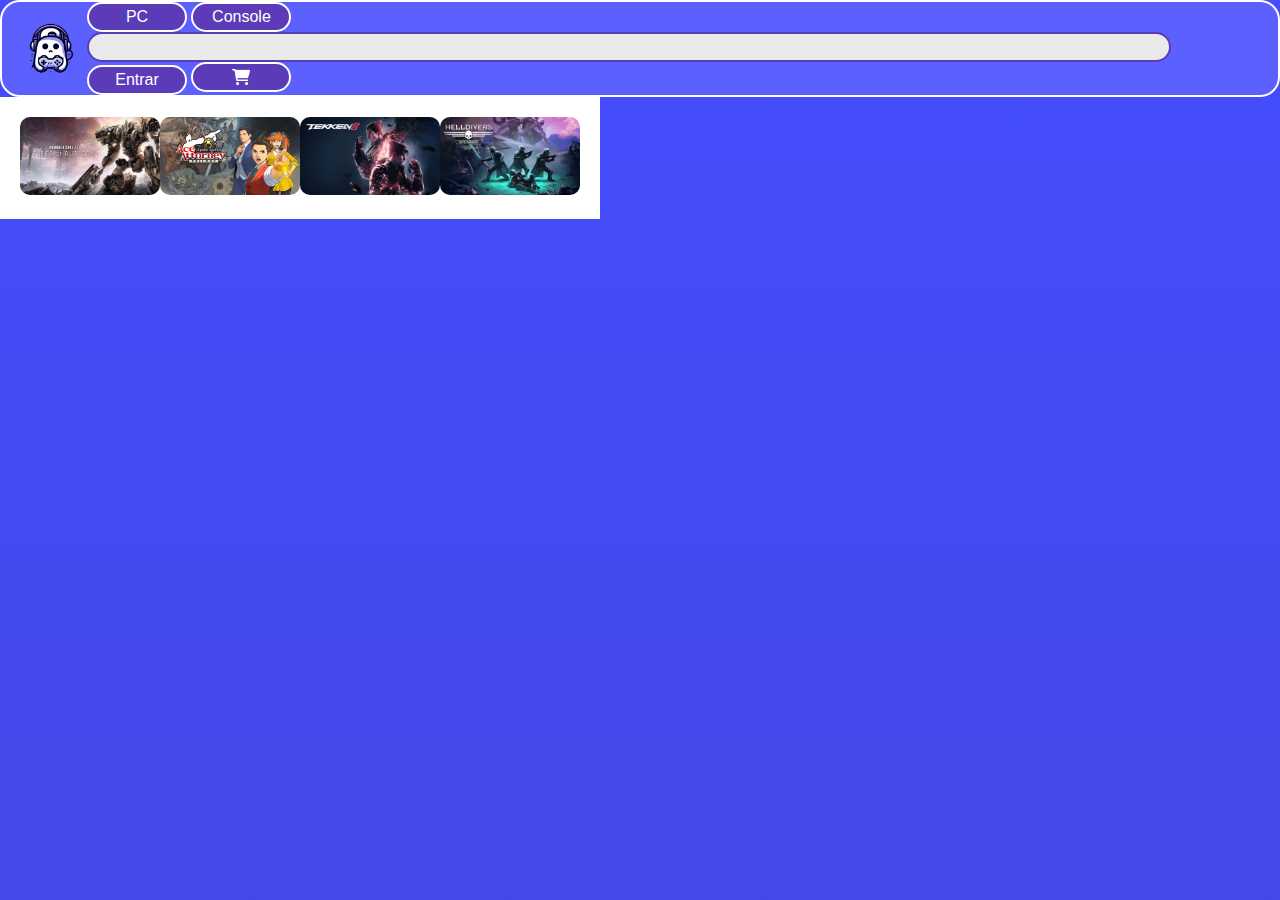
==== Teste/index.html @ c7d66bcd "text" ====
<!DOCTYPE html>
<html lang="en">

<head>
  <meta charset="UTF-8">
  <meta name="viewport" content="width=device-width, initial-scale=1.0">
  <title>Document</title>
  <link rel="stylesheet" href="index.css">
</head>

<body>
  <nav>
    <img class="logo " src="imgs/logo.png" width="75" alt="">
    <ul>
      <button>PC</button>
      <button>Console</button>
      <input type="Pesquisar">
      <button>Entrar</button>
      <button><img src="imgs/carrinho.png" height=20px style="padding-top: 4px;" alt=""></button>
    </ul>
  </nav>

  <main class="gradeInicial">
    <div class="imagem-1"> <img src="imgs/Armored core.jpg" alt=""></div>
    <div class="imagem-2"><img src="imgs/acce.jpg" alt=""></div>
    <div class="imagem-3"><img src="imgs/tekken.jpg" alt=""></div>
    <div class="imagem-4"><img src="imgs/helldivers.jpg" alt=""></div>
  </main>

</html>
---- Teste/index.css ----
* {
    margin: 0;
    padding: 0;
    box-sizing: border-box;
    text-decoration: none;
}

body {
    font-size: 100%;
}


nav {
    display: flex;
    padding: 0px 10px;
    justify-content: center;
    align-items: center;
    border: 2px solid #FFF;
    background: #5C60FF;
    border-radius: 20px;
    padding-right: 34px;
}

button {
    background-color: #5B3BB8;
    border-radius: 30px;
    border: 2px solid #FFF;
    color: white;
    font-size: 16px;
    width: 100px;
    height: 30px;
}

input {
    border-radius: 15px;
    width: 1084px;
    height: 30px;
    background-color: #EBEAEA;
    border: 2px solid #5B3BB8;
}

html,
body {
    height: 100%;
    background: linear-gradient(#444DFF, #4548e6);
    font-family: Arial, sans-serif;
    font-size: 16px;
    color: white;
}

.gradeInicial,
.gradeInicial-1 {
    display: flex;
    justify-content: center;
    align-items: center;
    background-color: white;
    padding: 20px;
    max-width: 600px;
    /* Ajuste a largura máxima conforme necessário */

}

.gradeInicial img,
.gradeInicial-1 img {
    align-items: center;
    width: 100%;
    height: auto;
    border-radius: 10px;
}
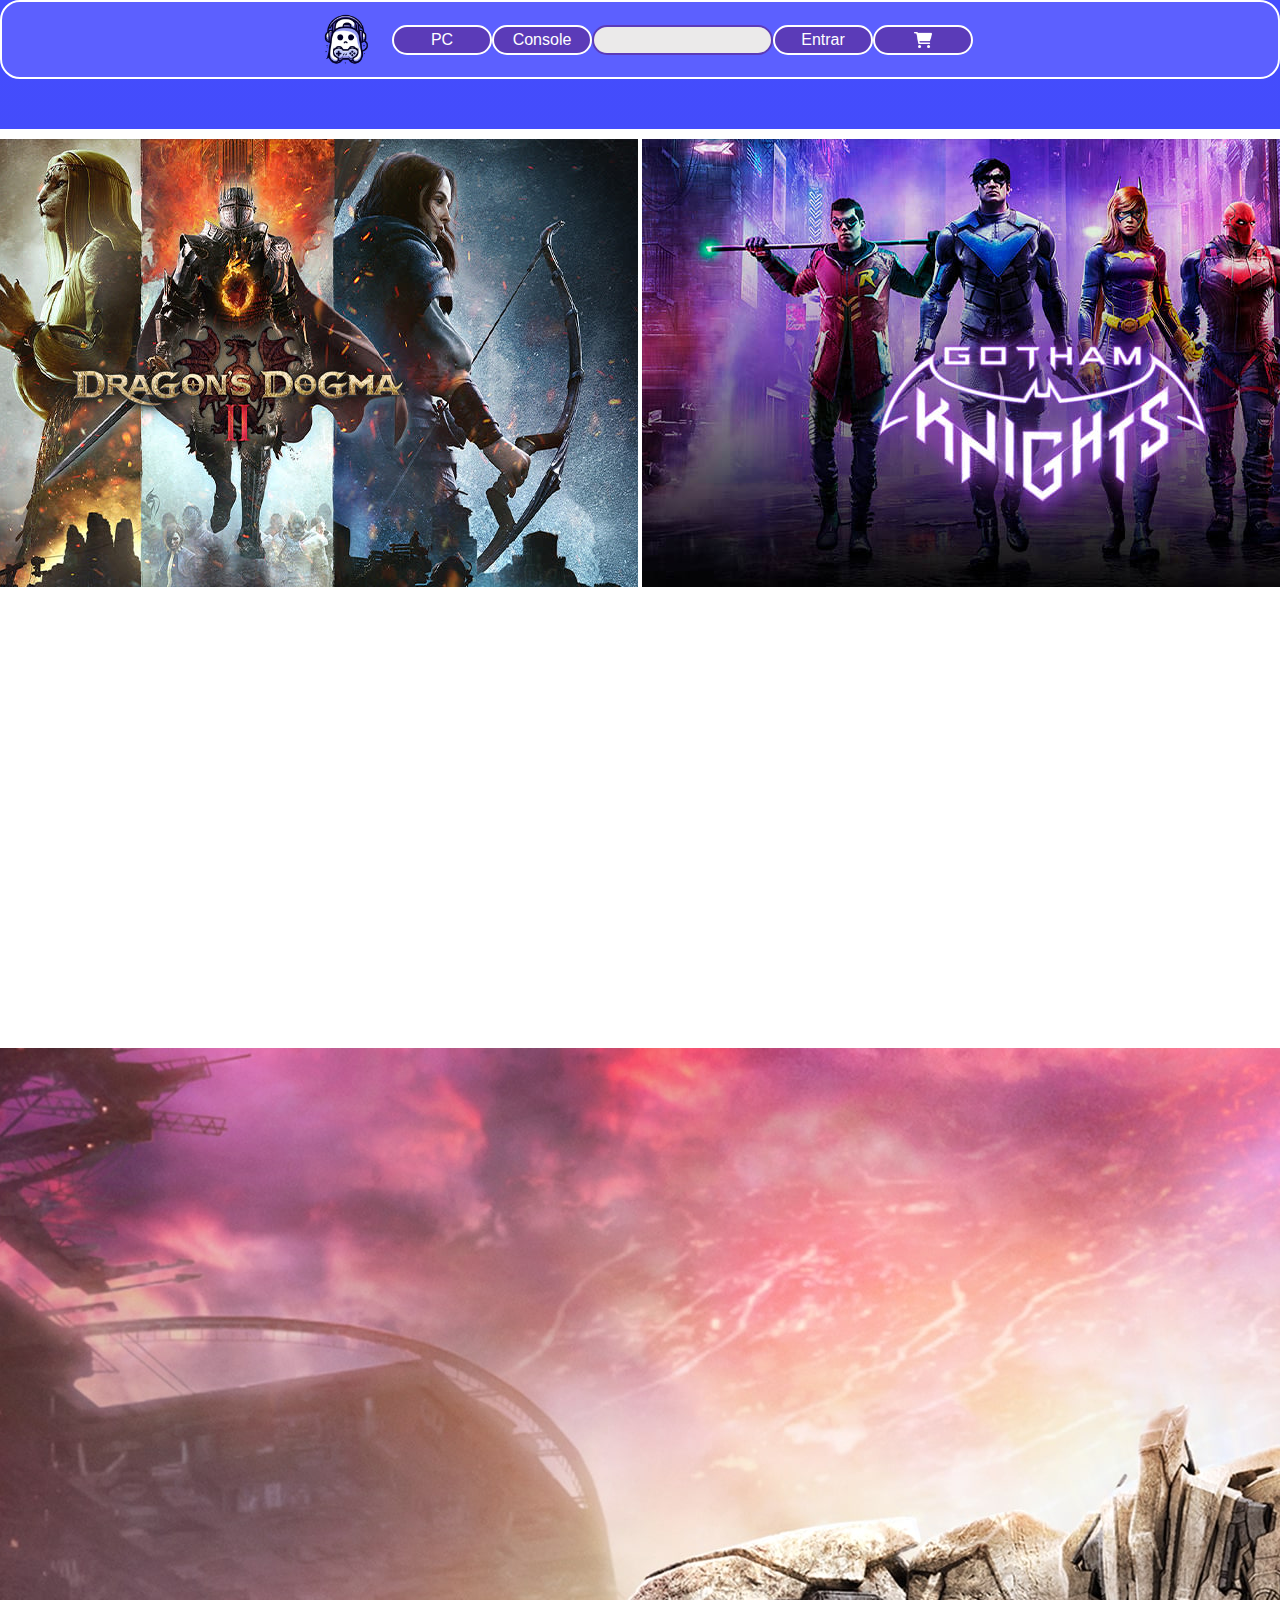
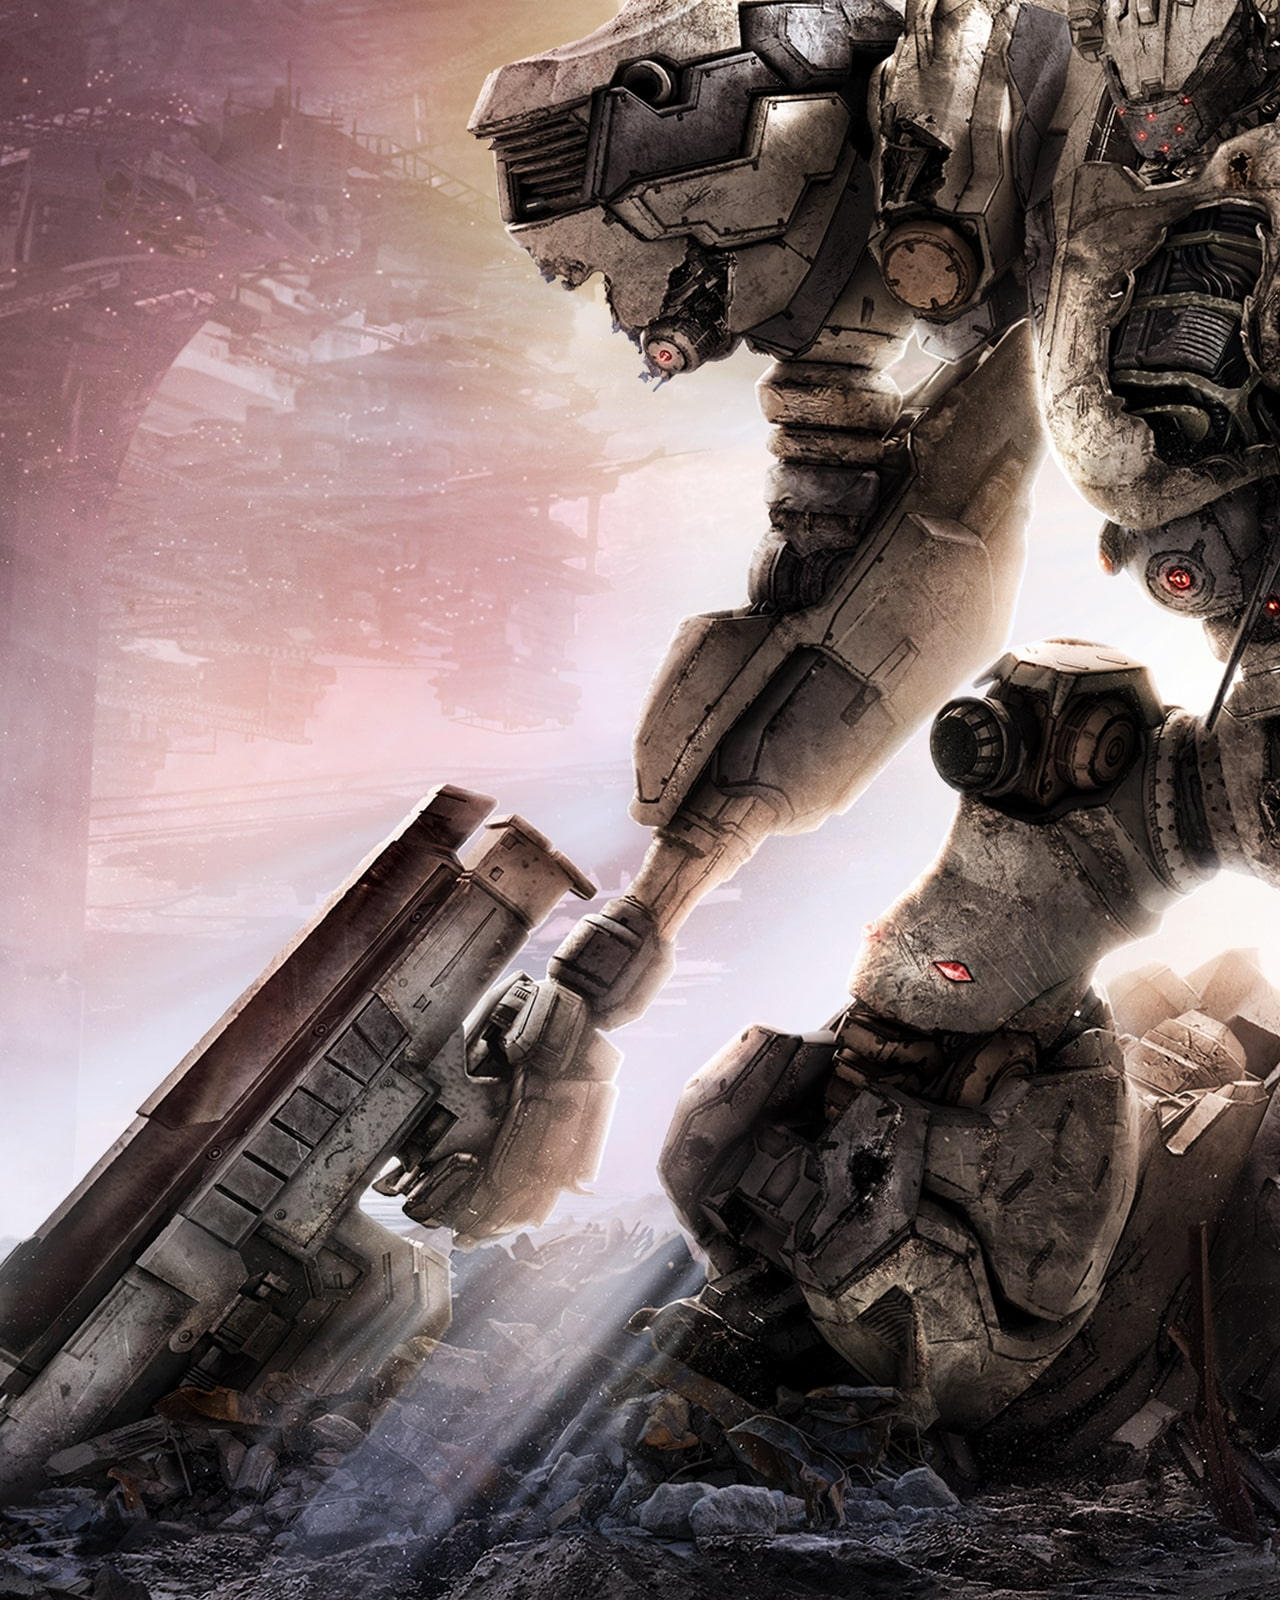
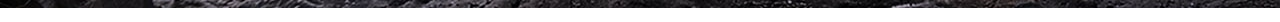
==== commit 75de3926: "alteraçoes" ====
--- a/Teste/index.html
+++ b/Teste/index.html
@@ -21,10 +21,16 @@
   </nav>
 
   <main class="gradeInicial">
-    <div class="imagem-1"> <img src="imgs/Armored core.jpg" alt=""></div>
-    <div class="imagem-2"><img src="imgs/acce.jpg" alt=""></div>
-    <div class="imagem-3"><img src="imgs/tekken.jpg" alt=""></div>
-    <div class="imagem-4"><img src="imgs/helldivers.jpg" alt=""></div>
+    <div class="container">
+      <div class="linha1">
+        <img src="imgs/dragons_dogma.jpg" alt="">
+        <img src="imgs/Gotham.jpg" alt="">
+      </div>
+      <div class="linha2">
+        <img src="imgs/Suicide.jpg" alt="">
+        <img src="imgs/1324687.jpg" alt="">
+      </div>
+    </div>
   </main>
 
 </html>--- a/Teste/index.css
+++ b/Teste/index.css
@@ -3,40 +3,6 @@
     padding: 0;
     box-sizing: border-box;
     text-decoration: none;
-}
-
-body {
-    font-size: 100%;
-}
-
-
-nav {
-    display: flex;
-    padding: 0px 10px;
-    justify-content: center;
-    align-items: center;
-    border: 2px solid #FFF;
-    background: #5C60FF;
-    border-radius: 20px;
-    padding-right: 34px;
-}
-
-button {
-    background-color: #5B3BB8;
-    border-radius: 30px;
-    border: 2px solid #FFF;
-    color: white;
-    font-size: 16px;
-    width: 100px;
-    height: 30px;
-}
-
-input {
-    border-radius: 15px;
-    width: 1084px;
-    height: 30px;
-    background-color: #EBEAEA;
-    border: 2px solid #5B3BB8;
 }
 
 html,
@@ -48,7 +14,86 @@
     color: white;
 }
 
-.gradeInicial,
+/* ==================== NAV =========================================================== */
+
+nav {
+    display: flex;
+    /* height: 127px; */
+    padding: 0px 10px;
+    justify-content: center;
+    align-items: center;
+    gap: 10px;
+
+    flex-shrink: 0;
+    border: 2px solid #FFF;
+    background: #5C60FF;
+    border-radius: 20px;    
+}
+
+nav > img {
+    align-self: flex-start;
+}
+
+nav > ul {
+    display: flex;
+    align-items: center;
+}
+
+nav > ul > input {
+    max-width: 500px;
+    height: 30px;
+    border-radius: 30px;
+    background-color: #EBEAEA;
+    border: 2px solid #5B3BB8;
+}
+
+
+nav > ul > button {
+    background-color: #5B3BB8;
+    border-radius: 30px;
+    border: 2px solid #FFF;
+    color: white;
+    font-size: 16px;
+    width: 100px;
+    height: 30px;
+}
+
+/* ==================== CORPO DO SITE =========================================================== */
+
+main{
+    display: flex;
+    flex-direction: row;
+    justify-content: center;
+
+}
+
+main > .container{
+    margin-top: 50px;
+    width: fit-content;
+    display: flex;
+    justify-content: center;
+    align-items: center;
+    flex-wrap: wrap;
+
+    border-radius: 10px;
+    background-color: #FFF;
+    padding: 10px;
+    gap: 5px;
+}
+
+main > div > img{
+    display: flex;
+    flex: wrap;
+    max-width: 638px;
+    border: #444DFF 5px solid;
+    border-radius: 2px;
+}
+
+
+
+
+
+/* .gradeInicial,
 .gradeInicial-1 {
     display: flex;
     justify-content: center;
@@ -60,10 +105,10 @@
 
 }
 
-.gradeInicial img,
+/* .gradeInicial img,
 .gradeInicial-1 img {
     align-items: center;
     width: 100%;
     height: auto;
     border-radius: 10px;
-}+}  */
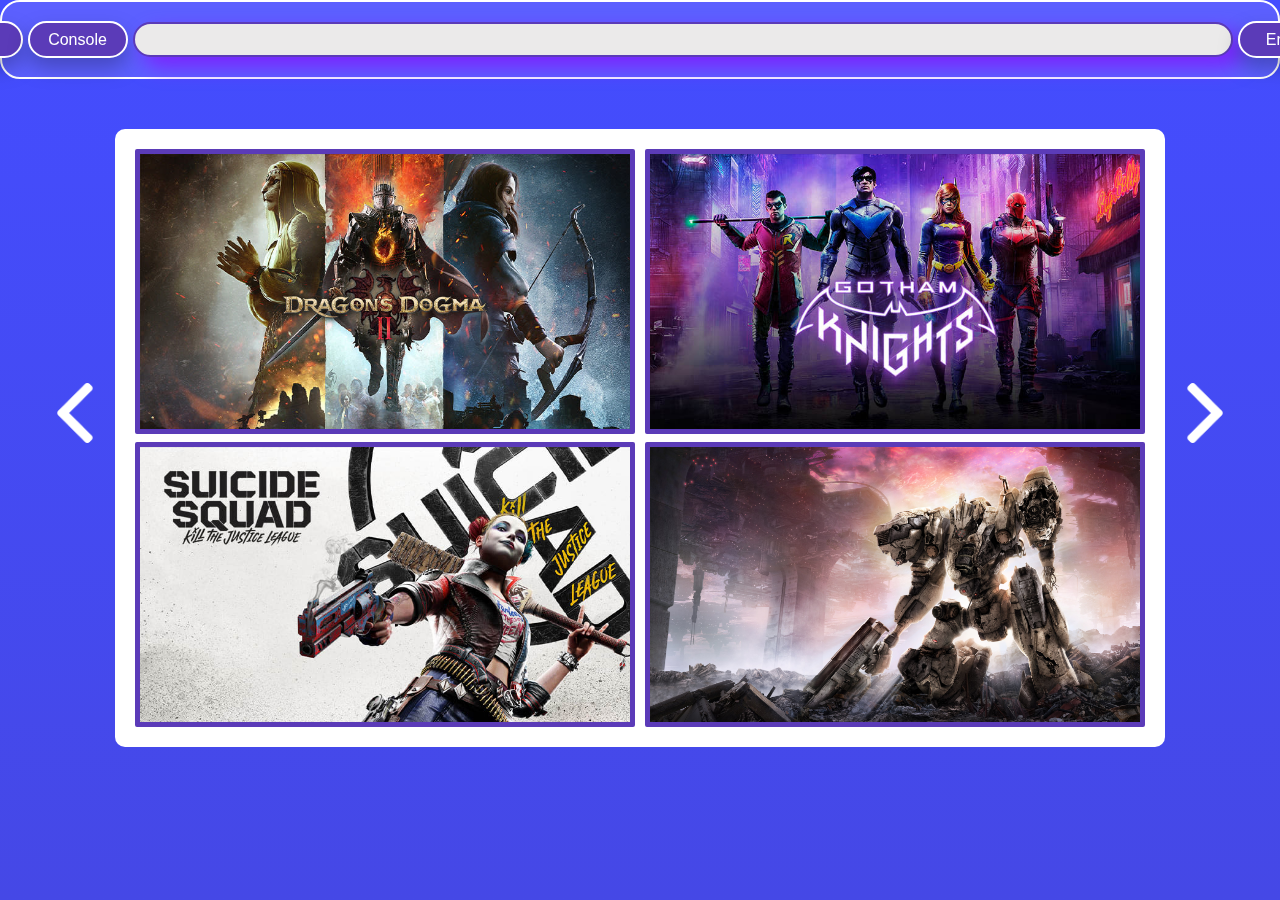
==== commit be9a9e91: "atualizações do código" ====
--- a/Teste/index.html
+++ b/Teste/index.html
@@ -21,6 +21,7 @@
   </nav>
 
   <main class="gradeInicial">
+    <img id="seta1" src="imgs/seta.png" alt="">
     <div class="container">
       <div class="linha1">
         <img src="imgs/dragons_dogma.jpg" alt="">
@@ -31,6 +32,7 @@
         <img src="imgs/1324687.jpg" alt="">
       </div>
     </div>
+    <img id="seta2" src="imgs/seta.png" alt="">
   </main>
 
 </html>--- a/Teste/index.css
+++ b/Teste/index.css
@@ -27,66 +27,90 @@
     flex-shrink: 0;
     border: 2px solid #FFF;
     background: #5C60FF;
-    border-radius: 20px;    
+    border-radius: 20px;
 }
 
-nav > img {
+nav>img {
     align-self: flex-start;
+    filter: drop-shadow(0px 10px 10px rgba(0, 0, 0, 0.25));
 }
 
-nav > ul {
+nav>ul {
     display: flex;
     align-items: center;
+    gap: 5px;
 }
 
-nav > ul > input {
-    max-width: 500px;
-    height: 30px;
+nav>ul>input {
+    width: 1100px;
+    height: 35px;
     border-radius: 30px;
     background-color: #EBEAEA;
     border: 2px solid #5B3BB8;
+    filter: drop-shadow(10px 10px 10px rgb(123, 35, 254));
 }
 
 
-nav > ul > button {
+nav>ul>button {
     background-color: #5B3BB8;
     border-radius: 30px;
     border: 2px solid #FFF;
     color: white;
     font-size: 16px;
     width: 100px;
-    height: 30px;
+    height: 37px;
+    filter: drop-shadow(0px 10px 10px rgba(0, 0, 0, 0.25));
+
 }
 
 /* ==================== CORPO DO SITE =========================================================== */
 
-main{
+main {
     display: flex;
     flex-direction: row;
     justify-content: center;
-
+    align-items: center;
 }
 
-main > .container{
+main>.container {
     margin-top: 50px;
     width: fit-content;
-    display: flex;
+    display: grid;
     justify-content: center;
     align-items: center;
     flex-wrap: wrap;
 
     border-radius: 10px;
     background-color: #FFF;
-    padding: 10px;
-    gap: 5px;
+    padding: 20px;
+    gap: 8px;
 }
 
-main > div > img{
+main img {
     display: flex;
     flex: wrap;
-    max-width: 638px;
-    border: #444DFF 5px solid;
+    max-width: 500px;
+    border: #5B3BB8 5px solid;
     border-radius: 2px;
+}
+
+main>.container>.linha1,
+.linha2 {
+    display: flex;
+    gap: 10px;
+}
+
+#seta1 {
+    width: 70px;
+    transform: rotate(180deg);
+    padding-left: 10px;
+    border: #FFF;
+}
+
+#seta2 {
+    width: 70px;
+    padding-left: 10px;
+    border: #FFF;
 }
 
 
@@ -111,4 +135,4 @@
     width: 100%;
     height: auto;
     border-radius: 10px;
-}  */
+}  */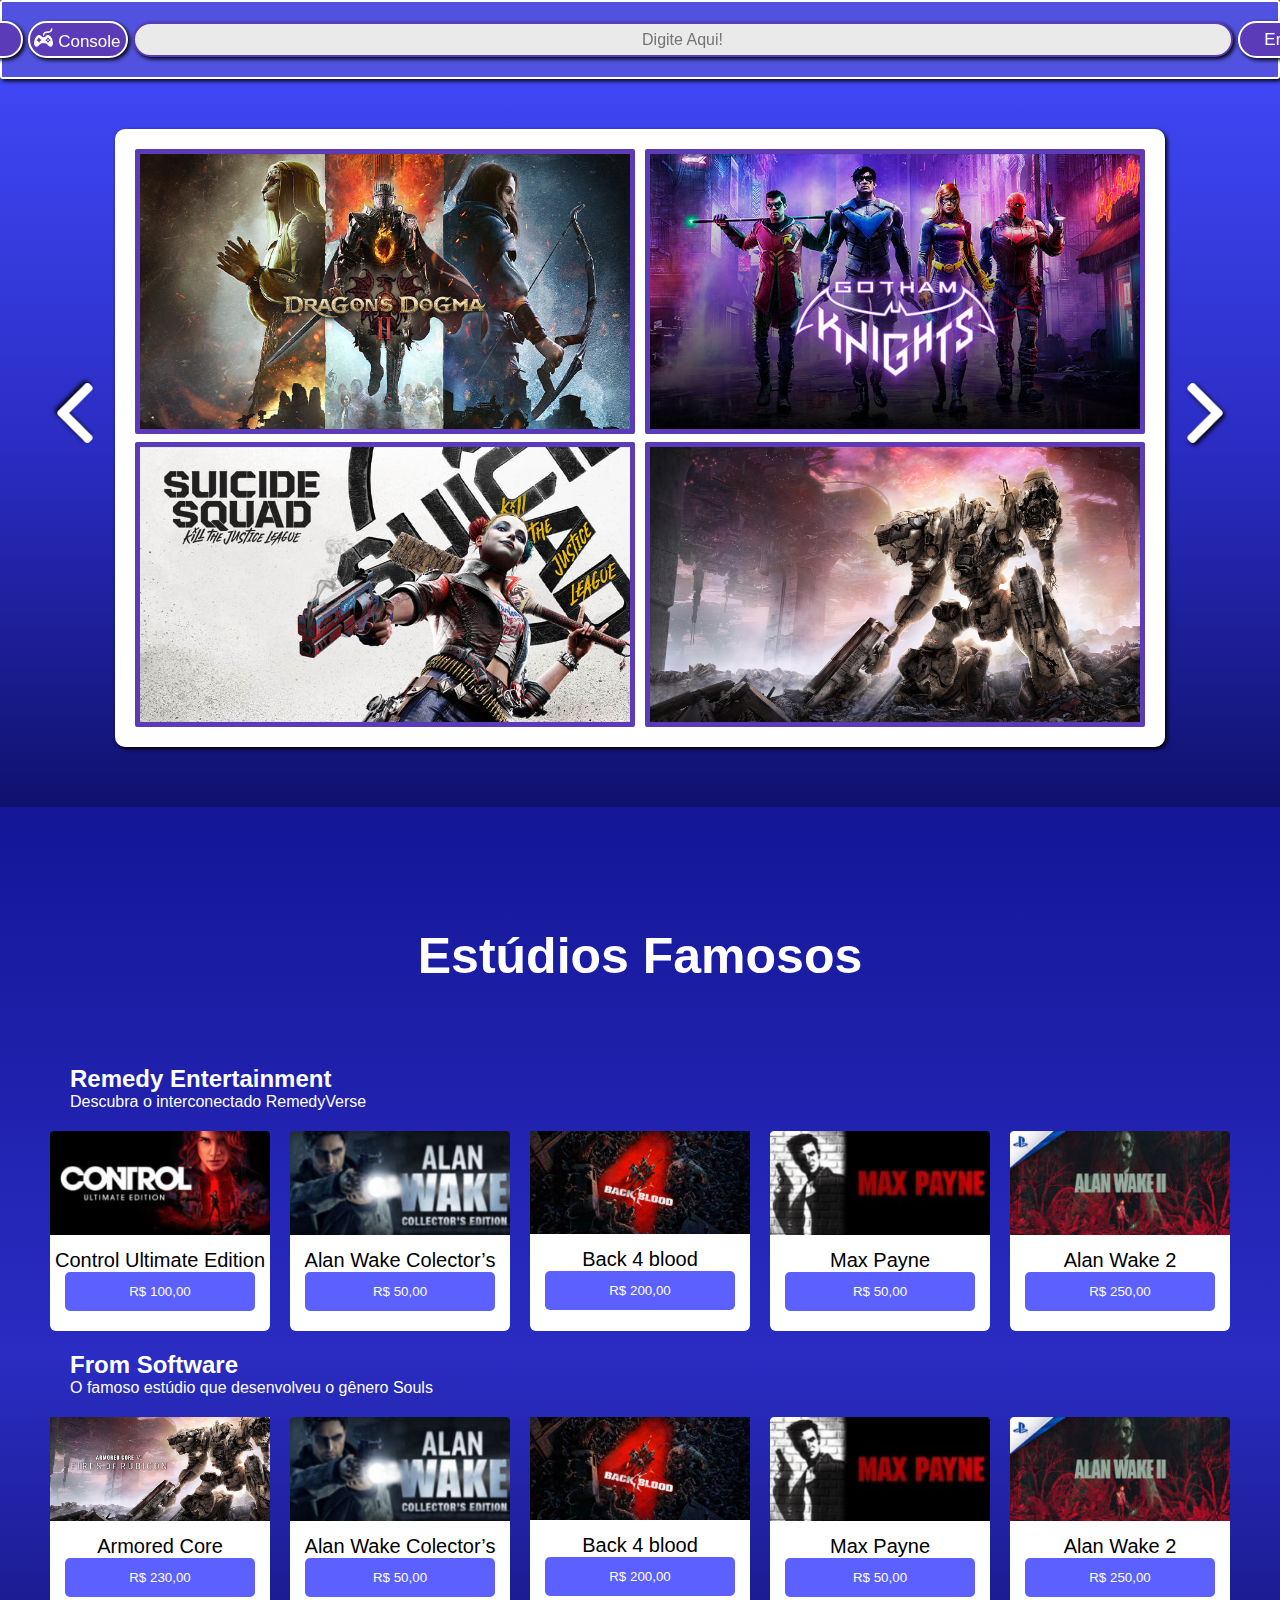
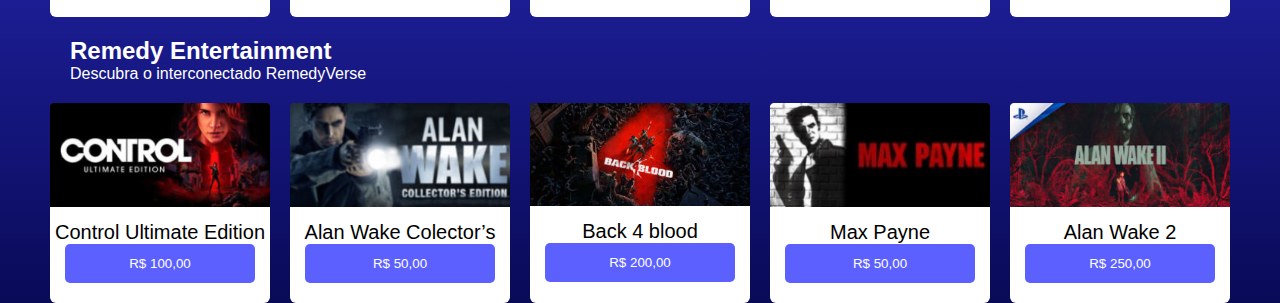
==== commit 955bfdd5: "alteraçôes" ====
--- a/Teste/index.html
+++ b/Teste/index.html
@@ -5,21 +5,27 @@
   <meta charset="UTF-8">
   <meta name="viewport" content="width=device-width, initial-scale=1.0">
   <title>Document</title>
-  <link rel="stylesheet" href="index.css">
+  <link rel="stylesheet" href="style.css">
 </head>
 
 <body>
+  <!-------------------------------------------- BARRA DE NAVEGAÇÃO --------------------------------->
   <nav>
     <img class="logo " src="imgs/logo.png" width="75" alt="">
     <ul>
-      <button>PC</button>
-      <button>Console</button>
-      <input type="Pesquisar">
+      <button class="botaoImagem">
+        <img src="imgs/pc.png" alt="">
+        PC</button>
+      <button class="botaoImagem">
+        <img src="imgs/joystick.png" alt="">
+        Console</button>
+      <input type="Pesquisar" placeholder="Digite Aqui!">
       <button>Entrar</button>
       <button><img src="imgs/carrinho.png" height=20px style="padding-top: 4px;" alt=""></button>
     </ul>
   </nav>
 
+  <!------------------------------- GRADE INICIAL ------------------------------------->
   <main class="gradeInicial">
     <img id="seta1" src="imgs/seta.png" alt="">
     <div class="container">
@@ -35,4 +41,142 @@
     <img id="seta2" src="imgs/seta.png" alt="">
   </main>
 
+  <!------------------------- GRADE SECUNDÁRIA ---------------------------------------->
+  <section class="gradeSecundaria">
+    <h1>Estúdios Famosos</h1>
+
+    <div class="estudio">
+      <div class="titulos">
+        <h2> Remedy Entertainment</h2>
+        <p>Descubra o interconectado RemedyVerse</p>
+      </div>
+      <div class="carrosel">
+        <div class="jogos">
+          <img src="imgs/Control.png" alt="">
+          <div class="padding">
+            <p>Control Ultimate Edition</p>
+            <button class="preco">R$ 100,00</button>
+          </div>
+        </div>
+        <div class="jogos">
+          <img src="imgs/alan.png" alt="">
+          <div class="padding">
+            <p>Alan Wake Colector’s</p>
+            <button class="preco">R$ 50,00</button>
+          </div>
+        </div>
+        <div class="jogos">
+          <img src="imgs/Back 4 blood.jpg" alt="">
+          <div class="padding">
+            <p>Back 4 blood </p>
+            <button class="preco">R$ 200,00</button>
+          </div>
+        </div>
+        <div class="jogos">
+          <img src="imgs/Max.png" alt="">
+          <div class="padding">
+            <p>Max Payne </p>
+            <button class="preco">R$ 50,00</button>
+          </div>
+        </div>
+        <div class="jogos">
+          <img src="imgs/alan 2.png" alt="">
+          <div class="padding">
+            <p>Alan Wake 2 </p>
+            <button class="preco">R$ 250,00</button>
+          </div>
+        </div>
+      </div>
+
+<!-------------------------------------------- SEGUNDA LISTA --------------------------------->
+
+      <div class="estudio">
+        <div class="titulos">
+          <h2>From Software</h2>
+          <p>O famoso estúdio que desenvolveu o gênero Souls</p>
+        </div>
+        <div class="carrosel">
+          <div class="jogos">
+            <img src="imgs/armored.jpg" height="104px" alt="">
+            <div class="padding">
+              <p>Armored Core</p>
+              <button class="preco">R$ 230,00</button>
+            </div>
+          </div>
+          <div class="jogos">
+            <img src="imgs/alan.png" alt="">
+            <div class="padding">
+              <p>Alan Wake Colector’s</p>
+              <button class="preco">R$ 50,00</button>
+            </div>
+          </div>
+          <div class="jogos">
+            <img src="imgs/Back 4 blood.jpg" alt="">
+            <div class="padding">
+              <p>Back 4 blood </p>
+              <button class="preco">R$ 200,00</button>
+            </div>
+          </div>
+          <div class="jogos">
+            <img src="imgs/Max.png" alt="">
+            <div class="padding">
+              <p>Max Payne </p>
+              <button class="preco">R$ 50,00</button>
+            </div>
+          </div>
+          <div class="jogos">
+            <img src="imgs/alan 2.png" alt="">
+            <div class="padding">
+              <p>Alan Wake 2 </p>
+              <button class="preco">R$ 250,00</button>
+            </div>
+          </div>
+        </div>
+
+<!-------------------------------------------- TERCEIRA LISTA --------------------------------->
+
+        <div class="estudio">
+          <div class="titulos">
+            <h2> Remedy Entertainment</h2>
+            <p>Descubra o interconectado RemedyVerse</p>
+          </div>
+          <div class="carrosel">
+            <div class="jogos">
+              <img src="imgs/Control.png" alt="">
+              <div class="padding">
+                <p>Control Ultimate Edition</p>
+                <button class="preco">R$ 100,00</button>
+              </div>
+            </div>
+            <div class="jogos">
+              <img src="imgs/alan.png" alt="">
+              <div class="padding">
+                <p>Alan Wake Colector’s</p>
+                <button class="preco">R$ 50,00</button>
+              </div>
+            </div>
+            <div class="jogos">
+              <img src="imgs/Back 4 blood.jpg" alt="">
+              <div class="padding">
+                <p>Back 4 blood </p>
+                <button class="preco">R$ 200,00</button>
+              </div>
+            </div>
+            <div class="jogos">
+              <img src="imgs/Max.png" alt="">
+              <div class="padding">
+                <p>Max Payne </p>
+                <button class="preco">R$ 50,00</button>
+              </div>
+            </div>
+            <div class="jogos">
+              <img src="imgs/alan 2.png" alt="">
+              <div class="padding">
+                <p>Alan Wake 2 </p>
+                <button class="preco">R$ 250,00</button>
+              </div>
+            </div>
+          </div>
+  </section>
+
 </html>--- a/Teste/style.css
+++ b/Teste/style.css
@@ -0,0 +1,197 @@
+* {
+    margin: 0;
+    padding: 0;
+    box-sizing: border-box;
+    text-decoration: none;
+}
+
+html,
+body {
+    height: 100%;
+    background: linear-gradient(#444DFF, #2a2cc2, #090a57);
+    font-family: Arial, sans-serif;
+    font-size: 16px;
+    color: white;
+}
+
+/* ==================== NAV =========================================================== */
+
+nav {
+    display: flex;
+    /* height: 127px; */
+    padding: 0px 10px;
+    justify-content: center;
+    align-items: center;
+    gap: 10px;
+
+    flex-shrink: 0;
+    border: 2px solid #FFF;
+    background: #5153e0;
+    border-radius: 3px;
+    filter: drop-shadow(2px 2px 2px rgb(0, 0, 0));
+}
+
+nav>img {
+    align-self: flex-start;
+    filter: drop-shadow(2px 2px 2px rgb(0, 0, 0));
+}
+
+nav>ul {
+    display: flex;
+    align-items: center;
+    gap: 5px;
+}
+
+nav>ul>input {
+    width: 1100px;
+    height: 35px;
+    border-radius: 30px;
+    background-color: #EBEAEA;
+    border: 2px solid #5B3BB8;
+    filter: drop-shadow(2px 2px 2px rgb(0, 0, 0));
+    font-family: Arial, sans-serif;
+    font-size: 16px;
+    text-align: center;
+}
+
+
+nav>ul>button {
+    background-color: #5B3BB8;
+    border-radius: 30px;
+    border: 2px solid #FFF;
+    color: white;
+    font-size: 17px;
+    width: 100px;
+    height: 37px;
+    filter: drop-shadow(2px 2px 2px rgb(0, 0, 0));
+}
+
+.botaoImagem img {
+    width: 19px;
+    align-items: center;
+}
+
+
+
+nav > button > img {
+    width: 1px;
+}
+
+/* ==================== CORPO DO SITE =========================================================== */
+
+main {
+    display: flex;
+    flex-direction: row;
+    justify-content: center;
+    align-items: center;
+}
+
+main>.container {
+    margin-top: 50px;
+    width: fit-content;
+    display: grid;
+    justify-content: center;
+    align-items: center;
+    flex-wrap: wrap;
+
+    border-radius: 10px;
+    background-color: #FFF;
+    padding: 20px;
+    gap: 8px;
+    filter: drop-shadow(2px 2px 2px rgb(0, 0, 0));
+}
+
+main img {
+    display: flex;
+    flex: wrap;
+    max-width: 500px;
+    border: #5B3BB8 5px solid;
+    border-radius: 2px;
+}
+
+main>.container>.linha1,
+.linha2 {
+    display: flex;
+    gap: 10px;
+}
+
+#seta1 {
+    width: 70px;
+    transform: rotate(180deg);
+    padding-left: 10px;
+    border: #FFF;
+    filter: drop-shadow(2px 2px 2px rgb(0, 0, 0));
+}
+
+#seta2 {
+    width: 70px;
+    padding-left: 10px;
+    border: #FFF;
+    filter: drop-shadow(2px 2px 2px rgb(0, 0, 0));
+}
+
+/*---------------------------------------- GRADE SECUNDÁRIA ------------------------------------------- */
+
+.gradeSecundaria {
+    margin-top: 60px;
+    background: linear-gradient(#141697, #2a2cc2, #090a57);
+    display: flex;
+    flex-direction: column;
+    align-items: center;
+
+    padding-top: 120px;
+
+}
+
+.carrosel {
+    display: flex;
+    flex-direction: row;
+    gap: 20px;
+}
+
+.jogos {
+    background-color: #ffffff;
+    color: black;
+    text-align: center;
+    border-radius: 6px;
+    width: 220px;
+}
+
+.jogos button {
+    width: 190px;
+    height: 39px;
+    background-color: #5C60FF;
+    border: none;
+    border-radius: 5px;
+    color: white;
+}
+
+.jogos .padding {
+    padding-bottom: 20px;
+    padding-top: 10px;
+}
+
+.jogos p {
+    color: #000;
+    text-align: center;
+    font-family: JejuGothic, Arial, Helvetica, sans-serif;
+    font-size: 20px;
+    font-style: normal;
+    font-weight: 400;
+    line-height: normal;
+}
+
+.jogos img {
+    width: 220px;
+}
+
+.estudio .titulos {
+    padding: 20px; 
+}
+
+section > h1 {
+    font-size: 50px;
+    padding-bottom: 60px;
+}
+
+
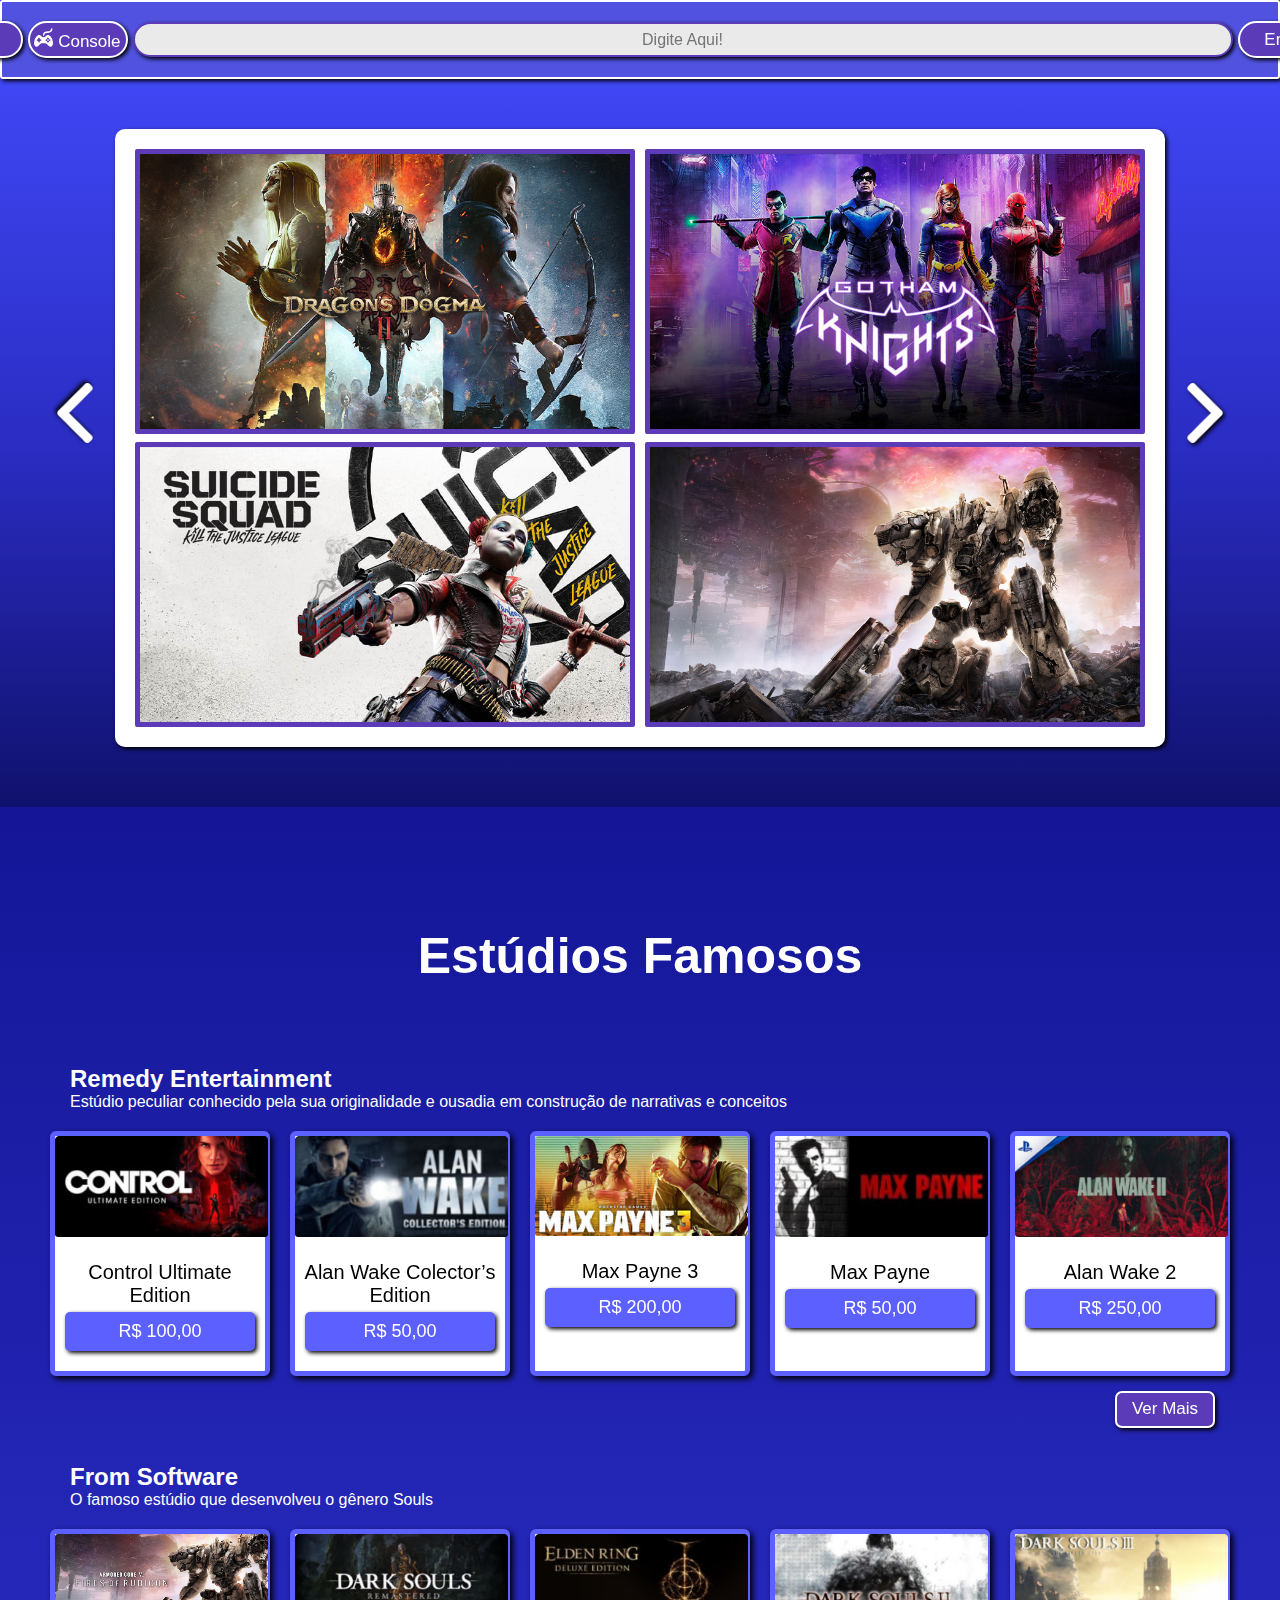
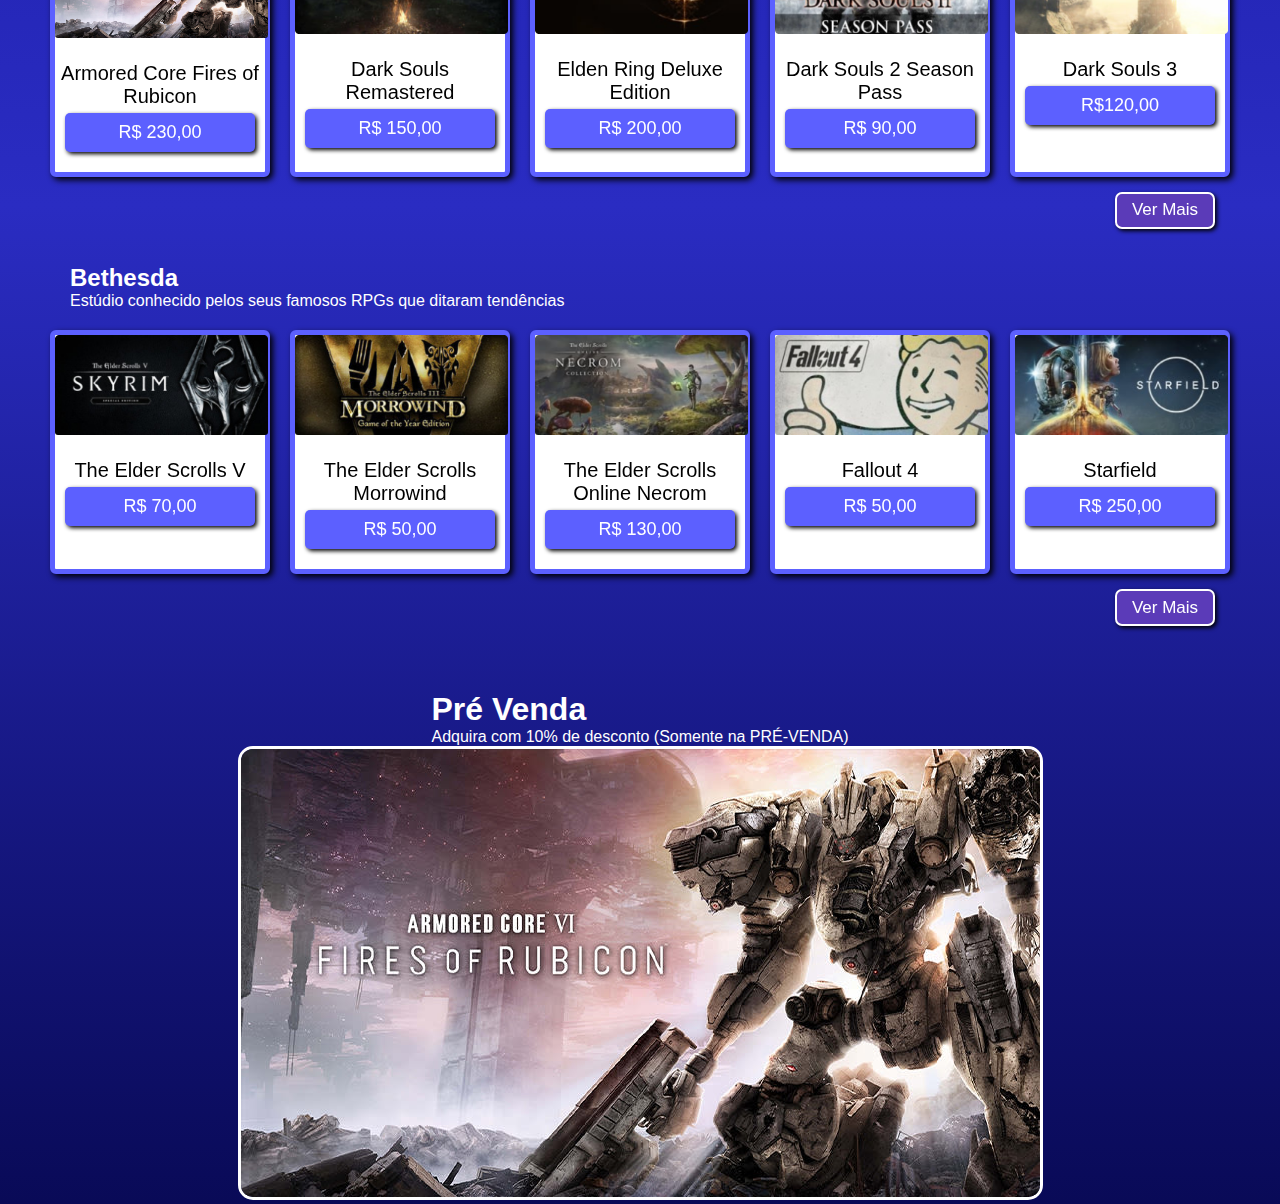
==== commit b253b4d9: "alterações" ====
--- a/Teste/index.html
+++ b/Teste/index.html
@@ -48,7 +48,7 @@
     <div class="estudio">
       <div class="titulos">
         <h2> Remedy Entertainment</h2>
-        <p>Descubra o interconectado RemedyVerse</p>
+        <p>Estúdio peculiar conhecido pela sua originalidade e ousadia em construção de narrativas e conceitos</p>
       </div>
       <div class="carrosel">
         <div class="jogos">
@@ -61,14 +61,14 @@
         <div class="jogos">
           <img src="imgs/alan.png" alt="">
           <div class="padding">
-            <p>Alan Wake Colector’s</p>
+            <p>Alan Wake Colector’s Edition</p>
             <button class="preco">R$ 50,00</button>
           </div>
         </div>
         <div class="jogos">
-          <img src="imgs/Back 4 blood.jpg" alt="">
-          <div class="padding">
-            <p>Back 4 blood </p>
+          <img src="imgs/max payne 3.jpg" alt="">
+          <div class="padding">
+            <p>Max Payne 3</p>
             <button class="preco">R$ 200,00</button>
           </div>
         </div>
@@ -87,8 +87,11 @@
           </div>
         </div>
       </div>
-
-<!-------------------------------------------- SEGUNDA LISTA --------------------------------->
+      <div class="verMais">
+        <button>Ver Mais</button>
+      </div>
+
+      <!-------------------------------------------- SEGUNDA LISTA --------------------------------->
 
       <div class="estudio">
         <div class="titulos">
@@ -99,84 +102,104 @@
           <div class="jogos">
             <img src="imgs/armored.jpg" height="104px" alt="">
             <div class="padding">
-              <p>Armored Core</p>
+              <p>Armored Core Fires of Rubicon</p>
               <button class="preco">R$ 230,00</button>
             </div>
           </div>
           <div class="jogos">
-            <img src="imgs/alan.png" alt="">
-            <div class="padding">
-              <p>Alan Wake Colector’s</p>
-              <button class="preco">R$ 50,00</button>
-            </div>
-          </div>
-          <div class="jogos">
-            <img src="imgs/Back 4 blood.jpg" alt="">
-            <div class="padding">
-              <p>Back 4 blood </p>
+            <img src="imgs/Dark Souls Remastered.png" alt="">
+            <div class="padding">
+              <p>Dark Souls Remastered</p>
+              <button class="preco">R$ 150,00</button>
+            </div>
+          </div>
+          <div class="jogos">
+            <img src="imgs/elden ring deluxe.png" alt="">
+            <div class="padding">
+              <p>Elden Ring Deluxe Edition</p>
               <button class="preco">R$ 200,00</button>
             </div>
           </div>
           <div class="jogos">
-            <img src="imgs/Max.png" alt="">
-            <div class="padding">
-              <p>Max Payne </p>
-              <button class="preco">R$ 50,00</button>
-            </div>
-          </div>
-          <div class="jogos">
-            <img src="imgs/alan 2.png" alt="">
-            <div class="padding">
-              <p>Alan Wake 2 </p>
-              <button class="preco">R$ 250,00</button>
-            </div>
-          </div>
-        </div>
-
-<!-------------------------------------------- TERCEIRA LISTA --------------------------------->
+            <img src="imgs/dark souls 2.png" alt="">
+            <div class="padding">
+              <p>Dark Souls 2 Season Pass </p>
+              <button class="preco">R$ 90,00</button>
+            </div>
+          </div>
+          <div class="jogos">
+            <img src="imgs/dark souls 3.png" alt="">
+            <div class="padding">
+              <p>Dark Souls 3 </p>
+              <button class="preco">R$120,00</button>
+            </div>
+          </div>
+        </div>
+        <div class="verMais">
+          <button>Ver Mais</button>
+        </div>
+
+        <!-------------------------------------------- TERCEIRA LISTA --------------------------------->
 
         <div class="estudio">
           <div class="titulos">
-            <h2> Remedy Entertainment</h2>
-            <p>Descubra o interconectado RemedyVerse</p>
+            <h2>Bethesda</h2>
+            <p>Estúdio conhecido pelos seus famosos RPGs que ditaram tendências</p>
           </div>
           <div class="carrosel">
             <div class="jogos">
-              <img src="imgs/Control.png" alt="">
-              <div class="padding">
-                <p>Control Ultimate Edition</p>
-                <button class="preco">R$ 100,00</button>
-              </div>
-            </div>
-            <div class="jogos">
-              <img src="imgs/alan.png" alt="">
-              <div class="padding">
-                <p>Alan Wake Colector’s</p>
+              <img src="imgs/Skyrim.png" alt="">
+              <div class="padding">
+                <p>The Elder Scrolls V</p>
+                <button class="preco">R$ 70,00</button>
+              </div>
+            </div>
+            <div class="jogos">
+              <img src="imgs/morrowind.png" alt="">
+              <div class="padding">
+                <p>The Elder Scrolls Morrowind</p>
                 <button class="preco">R$ 50,00</button>
               </div>
             </div>
             <div class="jogos">
-              <img src="imgs/Back 4 blood.jpg" alt="">
-              <div class="padding">
-                <p>Back 4 blood </p>
-                <button class="preco">R$ 200,00</button>
-              </div>
-            </div>
-            <div class="jogos">
-              <img src="imgs/Max.png" alt="">
-              <div class="padding">
-                <p>Max Payne </p>
+              <img src="imgs/elder online.png" alt="">
+              <div class="padding">
+                <p>The Elder Scrolls Online Necrom</p>
+                <button class="preco">R$ 130,00</button>
+              </div>
+            </div>
+            <div class="jogos">
+              <img src="imgs/Fallout 4.png" alt="">
+              <div class="padding">
+                <p>Fallout 4</p>
                 <button class="preco">R$ 50,00</button>
               </div>
             </div>
             <div class="jogos">
-              <img src="imgs/alan 2.png" alt="">
-              <div class="padding">
-                <p>Alan Wake 2 </p>
+              <img src="imgs/Starfield.png" alt="">
+              <div class="padding">
+                <p>Starfield</p>
                 <button class="preco">R$ 250,00</button>
               </div>
             </div>
           </div>
+          <div class="verMais">
+            <button>Ver Mais</button>
+          </div>
+
+          <div class="destaque">
+            <div class="tituloDestaque">
+                <h1>Pré Venda</h1>
+                <p>Adquira com 10% de desconto (Somente na PRÉ-VENDA)</p>
+            </div>
+            <div class="imagemDestaque">
+                <div> <img src="imgs/armadura.jpg" alt=""></div>
+            </div>
+        </div>
+          
+
   </section>
 
+ 
+
 </html>--- a/Teste/style.css
+++ b/Teste/style.css
@@ -73,7 +73,7 @@
 
 
 
-nav > button > img {
+nav>button>img {
     width: 1px;
 }
 
@@ -154,7 +154,9 @@
     color: black;
     text-align: center;
     border-radius: 6px;
+    border: 5px solid #5C60FF;
     width: 220px;
+    filter: drop-shadow(3px 3px 3px rgb(0, 0, 0));
 }
 
 .jogos button {
@@ -166,9 +168,18 @@
     color: white;
 }
 
-.jogos .padding {
+.padding {
     padding-bottom: 20px;
-    padding-top: 10px;
+    padding-top: 20px;
+    font-family: Arial, sans-serif;
+    align-items: center;
+}
+
+.padding button {
+    filter: drop-shadow(2px 2px 2px rgb(0, 0, 0));
+    font-family: Arial, sans-serif;
+    font-size: 18px;
+    margin-top: 5px;
 }
 
 .jogos p {
@@ -182,16 +193,48 @@
 }
 
 .jogos img {
-    width: 220px;
+    width: 213px;
+    border-radius: 3px;
 }
 
 .estudio .titulos {
-    padding: 20px; 
-}
-
-section > h1 {
+    padding: 20px;
+}
+
+section>h1 {
     font-size: 50px;
     padding-bottom: 60px;
 }
 
-
+.verMais {
+    display: flex;
+    justify-content: flex-end;
+}
+
+.verMais button {
+    background-color: #5B3BB8;
+    border-radius: 7px;
+    border: 2px solid #FFF;
+    color: white;
+    font-size: 17px;
+    width: 100px;
+    height: 37px;
+    margin: 15px;
+    filter: drop-shadow(2px 2px 2px rgb(0, 0, 0));
+}
+
+.destaque {
+    display: flex;
+    flex-direction: column;
+    align-items: center;
+    padding-top: 50px;
+}
+
+.tituloDestaque {
+    text-align: left; 
+}
+
+.imagemDestaque img {
+    border: 3px solid #FFF;
+    border-radius: 15px;
+}
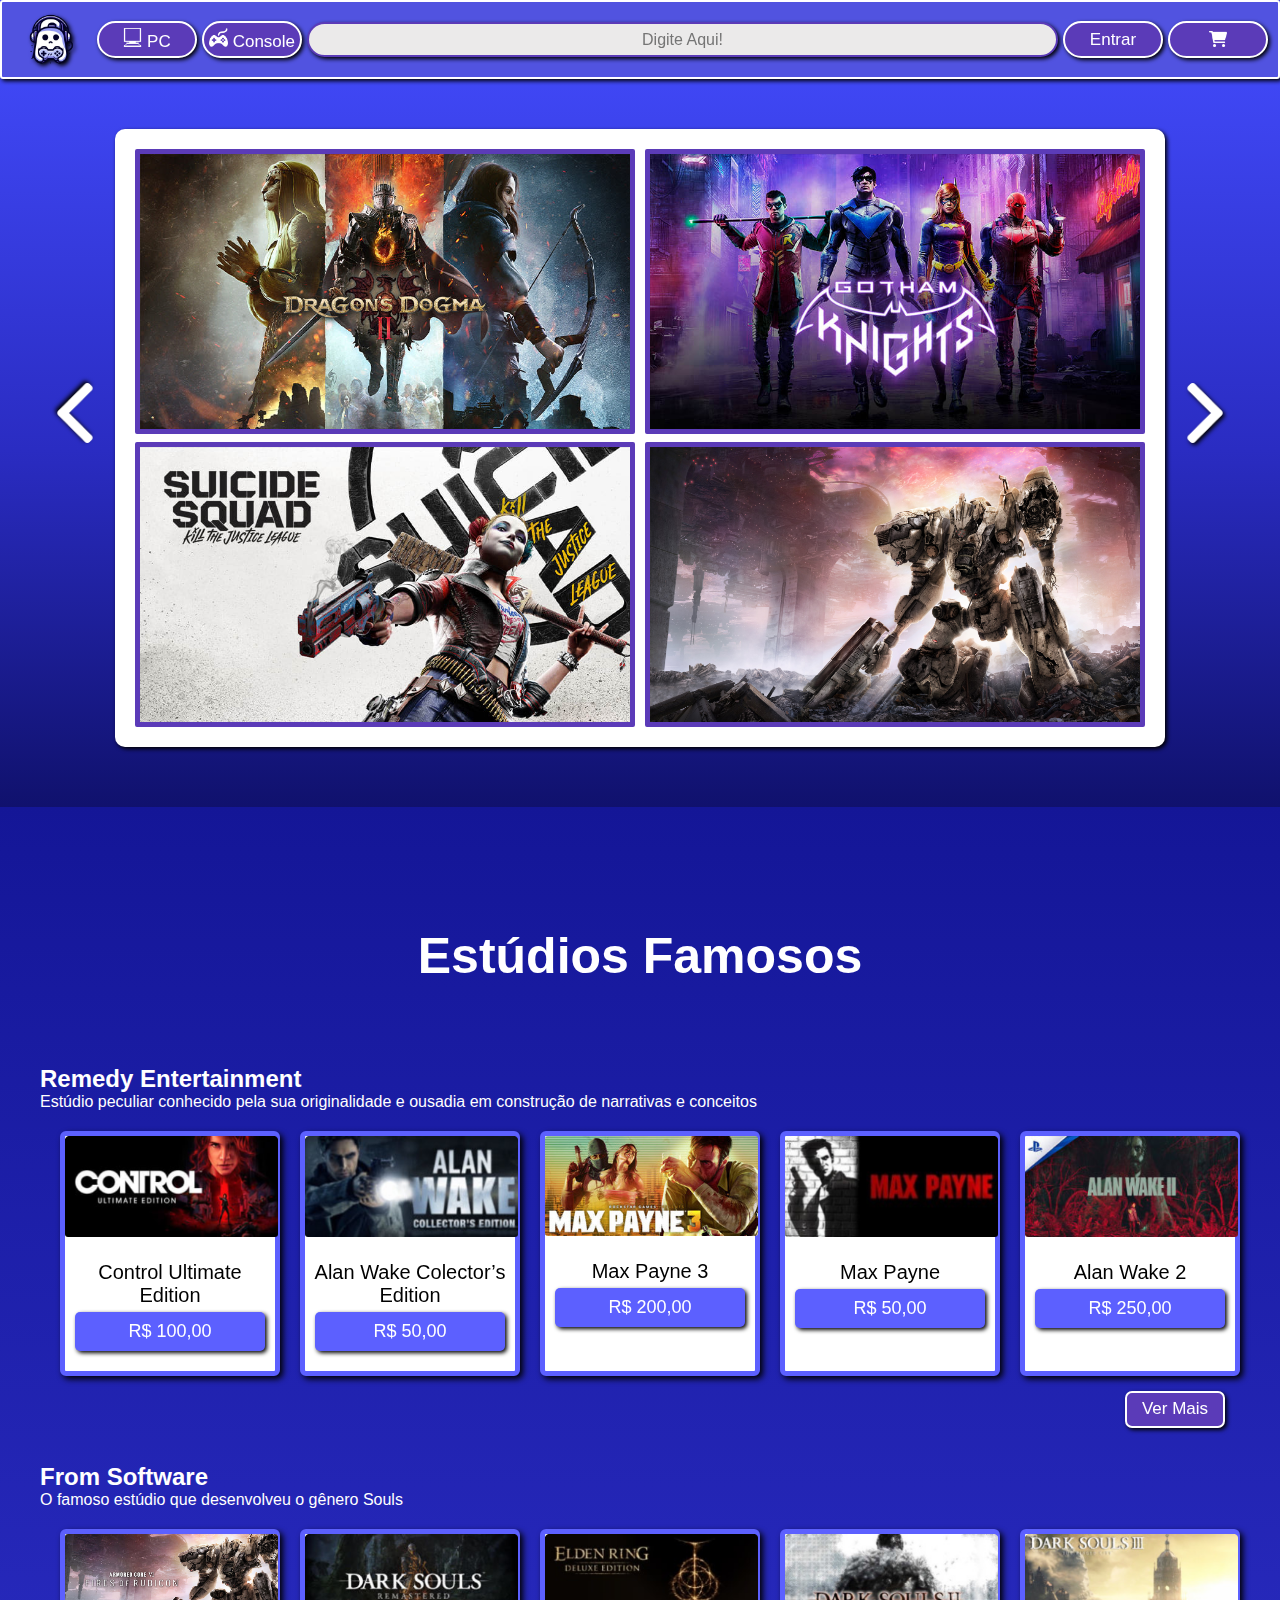
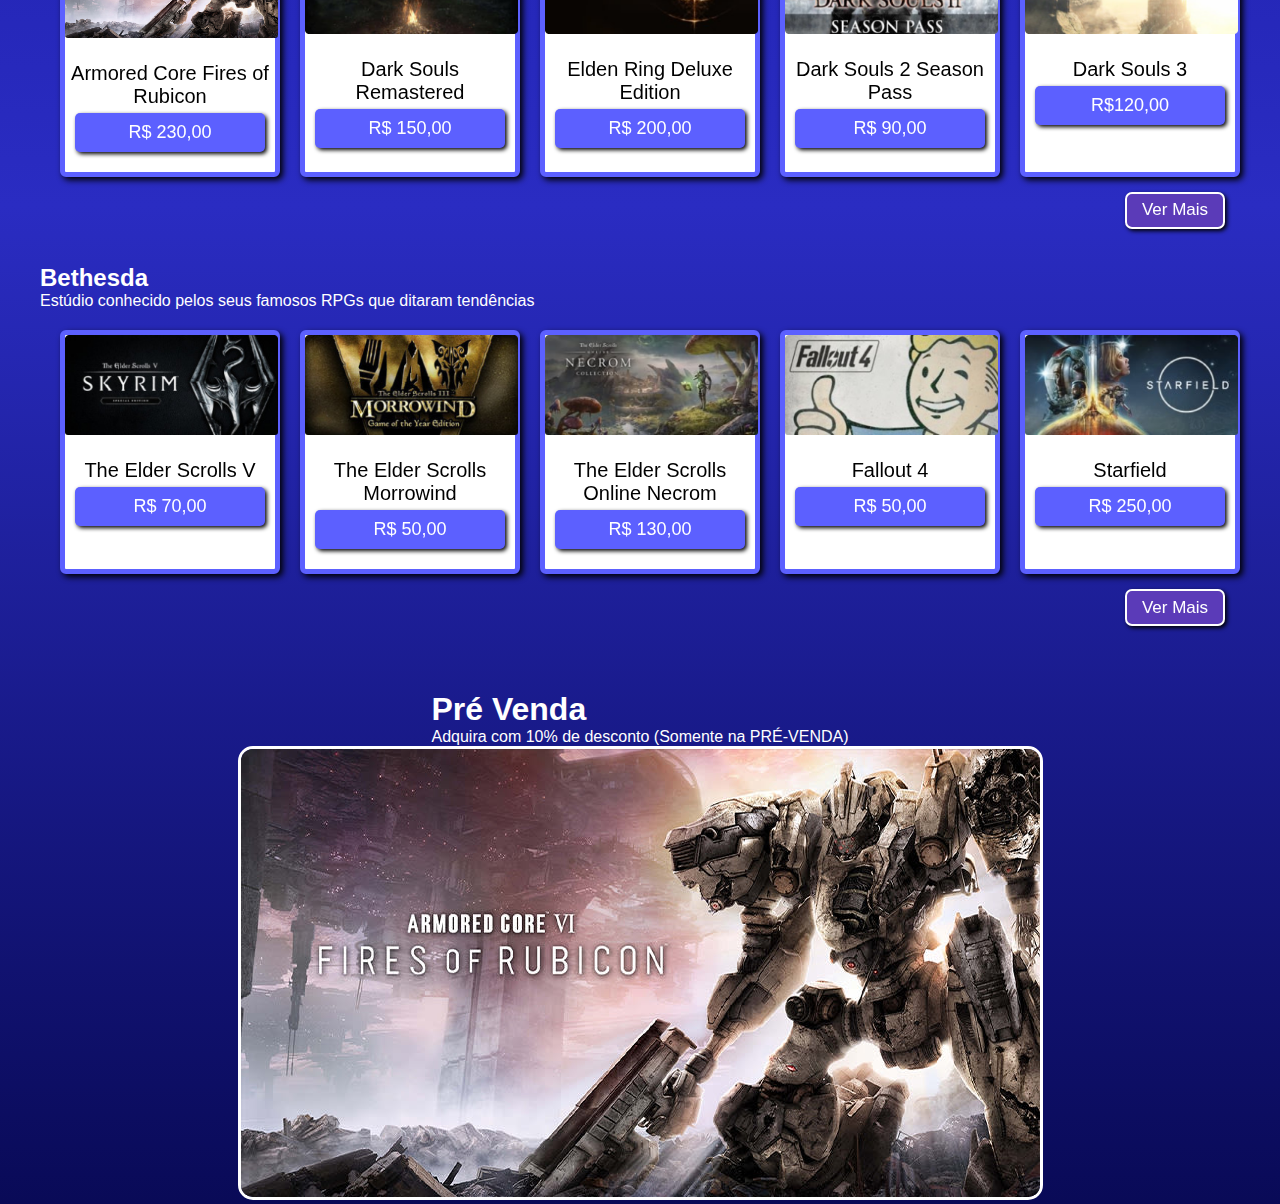
==== commit b21206bc: "barra de pesquisa ajustada e padding no carrossel" ====
--- a/Teste/index.html
+++ b/Teste/index.html
@@ -189,17 +189,17 @@
 
           <div class="destaque">
             <div class="tituloDestaque">
-                <h1>Pré Venda</h1>
-                <p>Adquira com 10% de desconto (Somente na PRÉ-VENDA)</p>
+              <h1>Pré Venda</h1>
+              <p>Adquira com 10% de desconto (Somente na PRÉ-VENDA)</p>
             </div>
             <div class="imagemDestaque">
-                <div> <img src="imgs/armadura.jpg" alt=""></div>
-            </div>
-        </div>
-          
+              <div> <img src="imgs/armadura.jpg" alt=""></div>
+            </div>
+          </div>
+
 
   </section>
 
- 
+
 
 </html>--- a/Teste/style.css
+++ b/Teste/style.css
@@ -18,7 +18,6 @@
 
 nav {
     display: flex;
-    /* height: 127px; */
     padding: 0px 10px;
     justify-content: center;
     align-items: center;
@@ -40,10 +39,12 @@
     display: flex;
     align-items: center;
     gap: 5px;
+    flex-grow: 1;
 }
 
 nav>ul>input {
-    width: 1100px;
+    flex-grow: 1;
+    min-width: 480px;
     height: 35px;
     border-radius: 30px;
     background-color: #EBEAEA;
@@ -70,8 +71,6 @@
     width: 19px;
     align-items: center;
 }
-
-
 
 nav>button>img {
     width: 1px;
@@ -145,8 +144,10 @@
 
 .carrosel {
     display: flex;
+    justify-content: end;
     flex-direction: row;
     gap: 20px;
+    padding-left: 20px;
 }
 
 .jogos {
@@ -198,7 +199,7 @@
 }
 
 .estudio .titulos {
-    padding: 20px;
+    padding: 20px 0;
 }
 
 section>h1 {
@@ -231,10 +232,10 @@
 }
 
 .tituloDestaque {
-    text-align: left; 
+    text-align: left;
 }
 
 .imagemDestaque img {
     border: 3px solid #FFF;
     border-radius: 15px;
-}
+}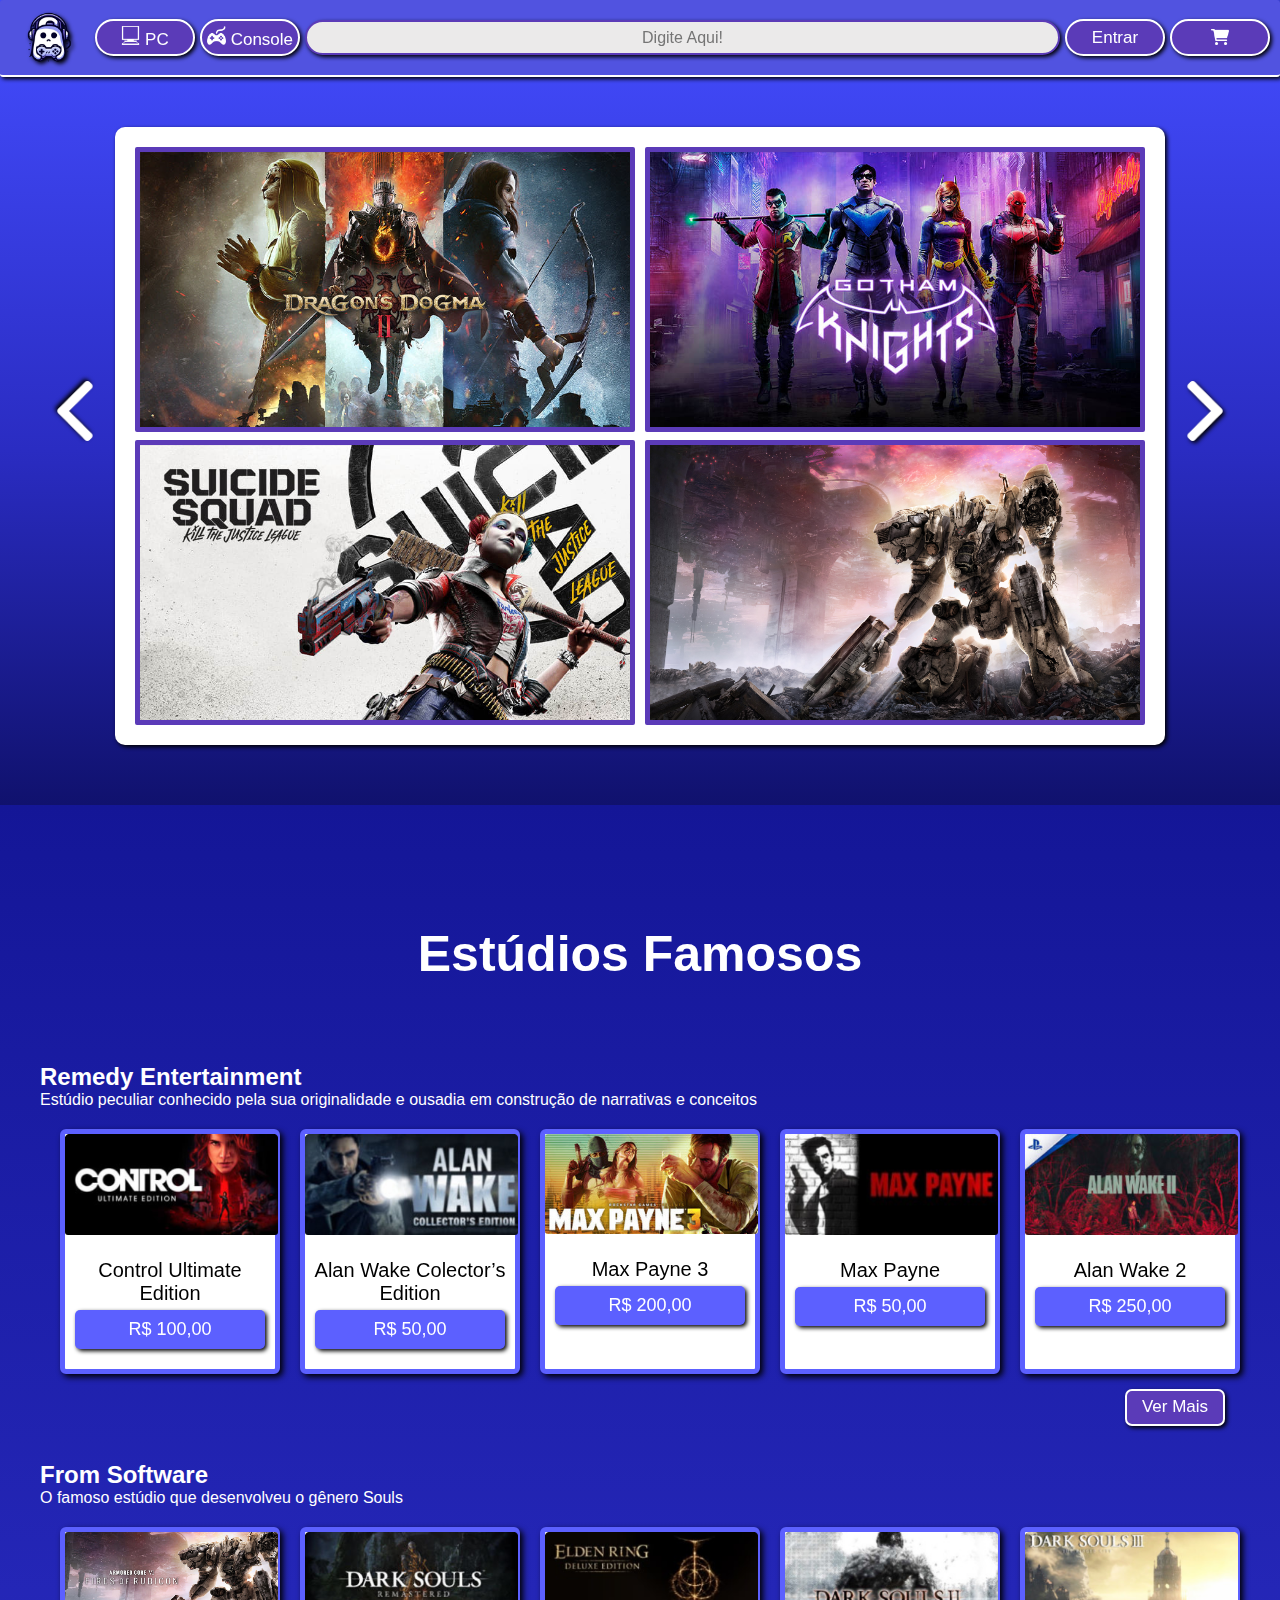
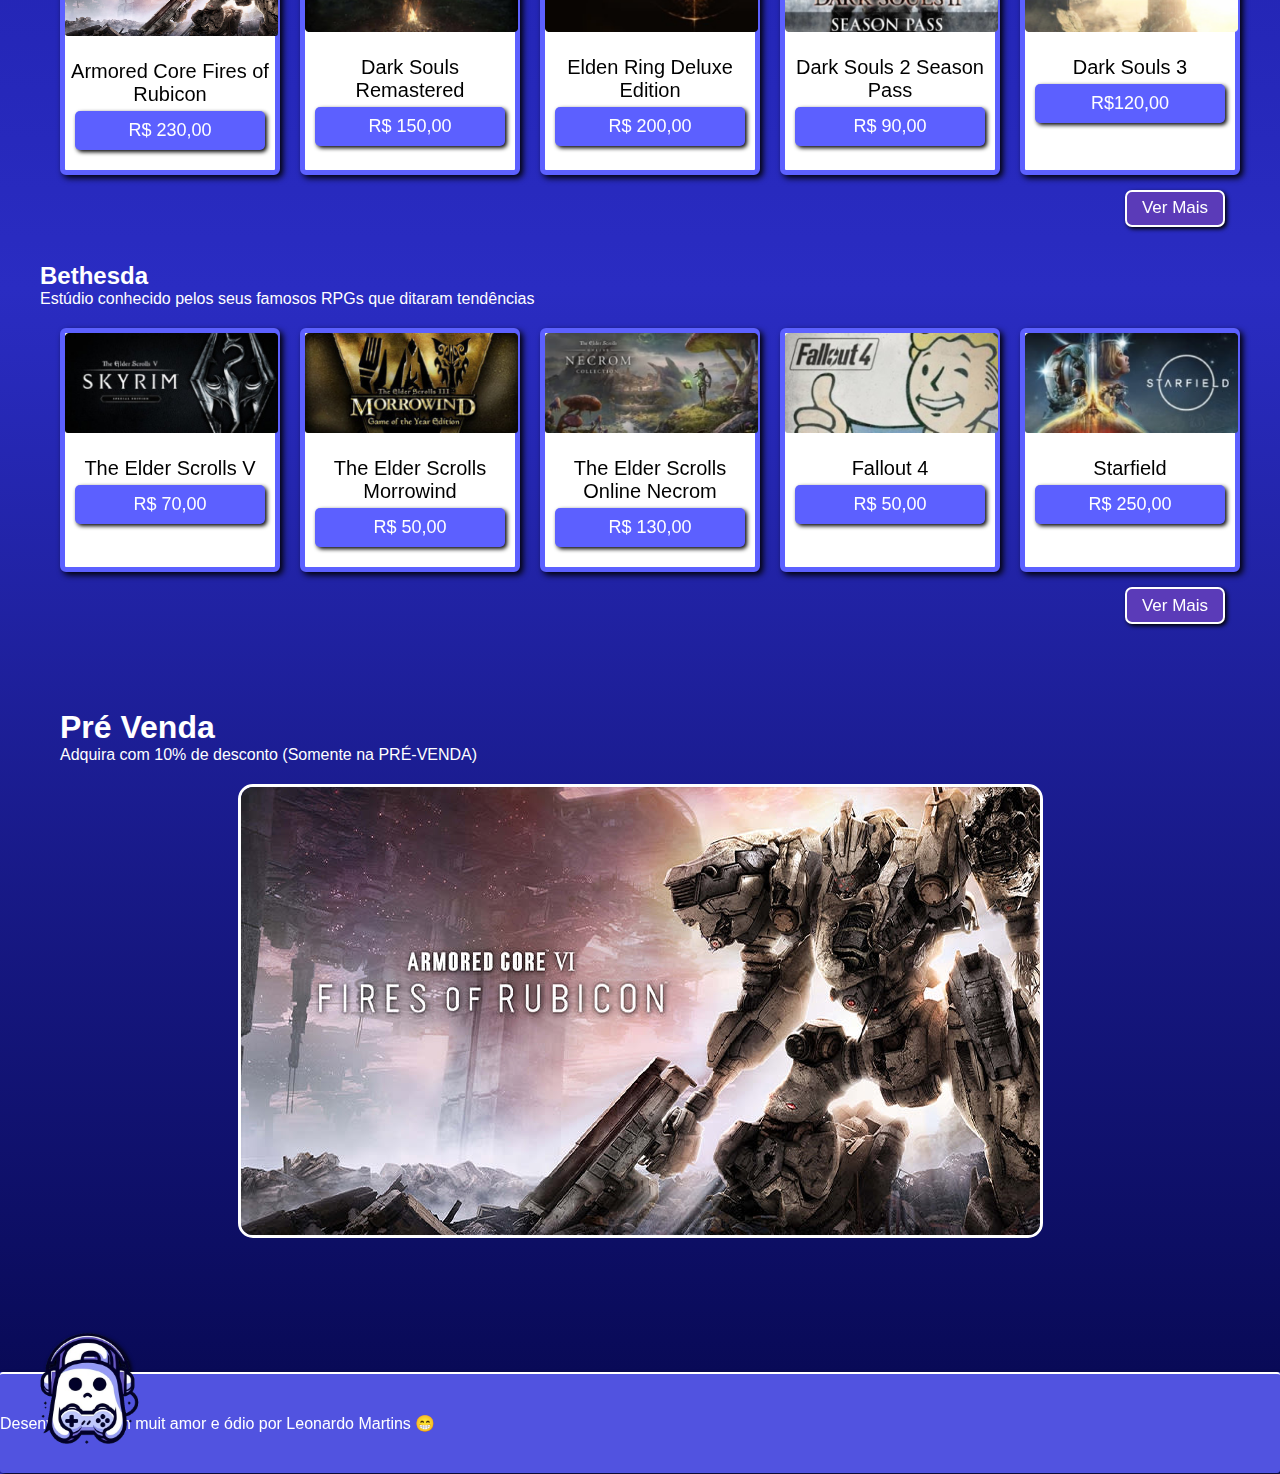
==== commit e5dc7dc2: "alterações" ====
--- a/Teste/index.html
+++ b/Teste/index.html
@@ -196,10 +196,15 @@
               <div> <img src="imgs/armadura.jpg" alt=""></div>
             </div>
           </div>
-
-
   </section>
 
+  <footer>
+    <div class="logoFooter">
+      <img src="imgs/logo.png" alt="">
+    </div>
+    <p>Desenvolvido com muit amor e ódio por Leonardo Martins 😁</p>
+  </footer>
+
 
 
 </html>--- a/Teste/style.css
+++ b/Teste/style.css
@@ -24,7 +24,7 @@
     gap: 10px;
 
     flex-shrink: 0;
-    border: 2px solid #FFF;
+    border-bottom: 2px solid #FFF;
     background: #5153e0;
     border-radius: 3px;
     filter: drop-shadow(2px 2px 2px rgb(0, 0, 0));
@@ -133,6 +133,7 @@
 
 .gradeSecundaria {
     margin-top: 60px;
+    padding-bottom: 130px;
     background: linear-gradient(#141697, #2a2cc2, #090a57);
     display: flex;
     flex-direction: column;
@@ -232,10 +233,44 @@
 }
 
 .tituloDestaque {
-    text-align: left;
+    display: flex;
+    flex-direction: column;
+    align-self: flex-start;
+    padding: 20px;
 }
 
 .imagemDestaque img {
     border: 3px solid #FFF;
     border-radius: 15px;
-}+}
+
+/*-------------------------------------- FOOTER ------------------------------------ */
+
+footer {
+    background-color: #5153e0;
+    border-top: 2px solid #FFF;
+    background: #5153e0;
+    border-radius: 3px;
+    filter: drop-shadow(2px 2px 2px rgb(0, 0, 0));
+
+    display: flex;
+    align-items: center;
+}
+
+footer p {
+    display: flex;
+    align-self: center;
+    justify-content: center;
+    text-align: center;
+}
+
+footer .logoFooter {
+    position: relative;
+    height: 99px; /
+}
+
+.logoFooter img {
+    position: absolute;
+    top: -70px; 
+    width: 170px;
+}
